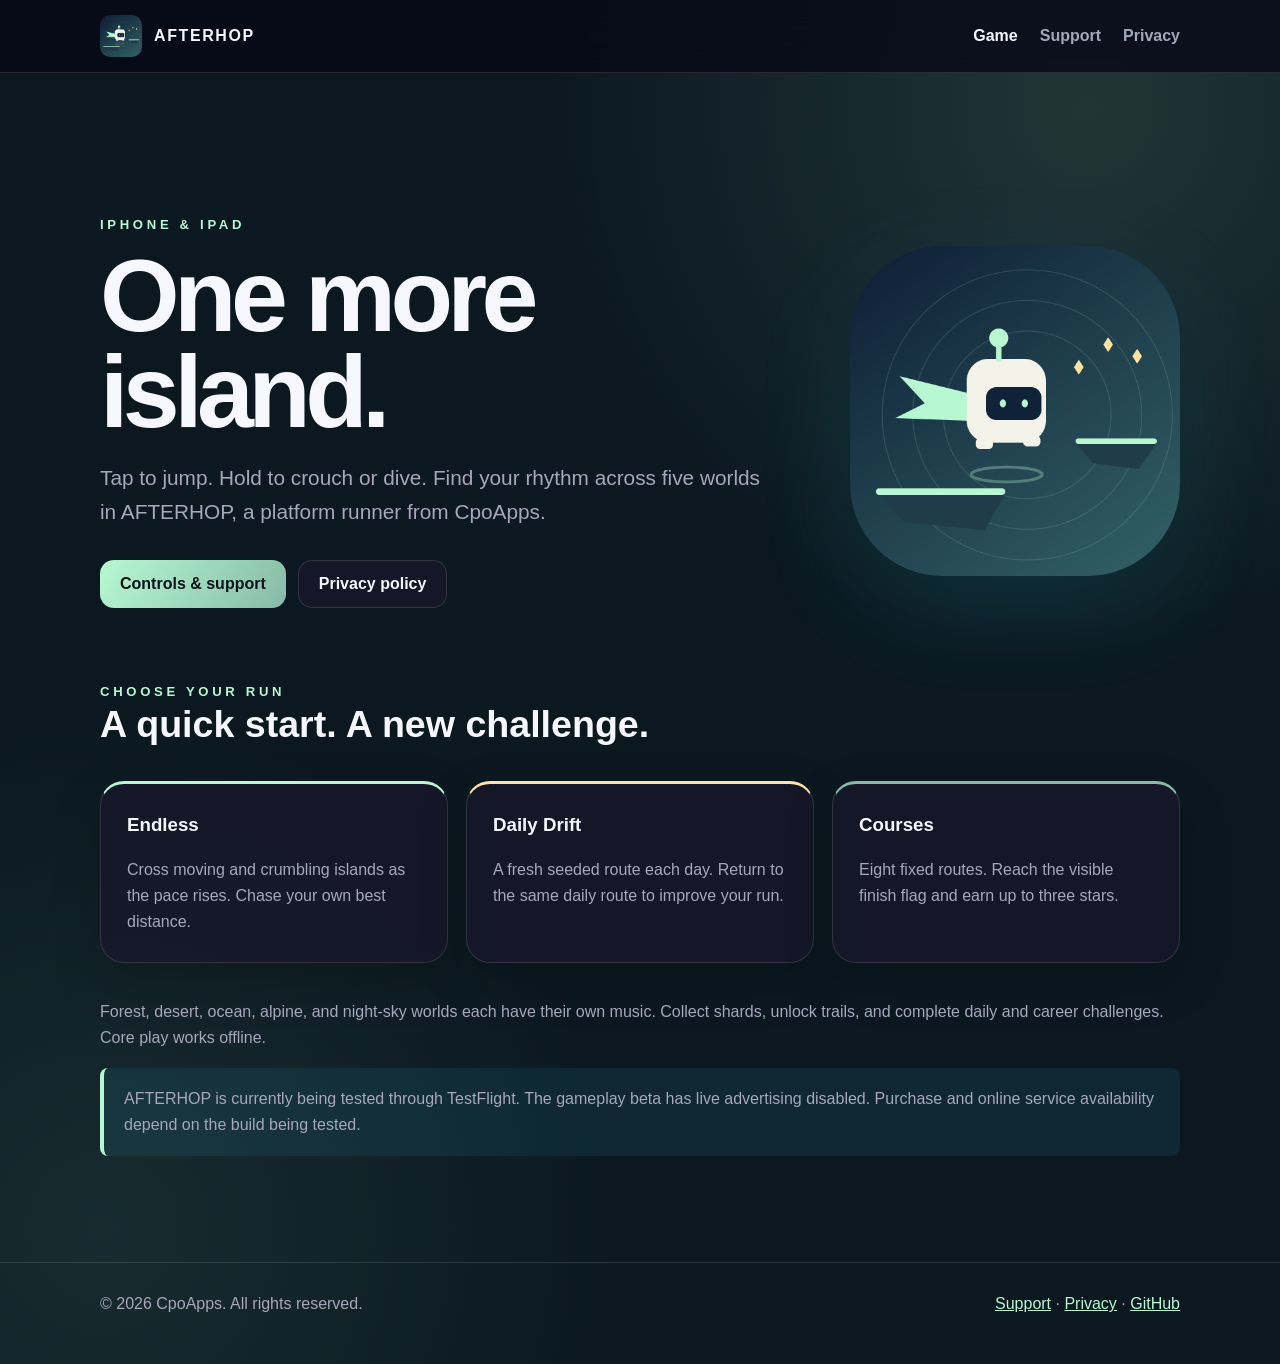
==== index.html @ 312d65fe "Publish AFTERHOP support and privacy pages" ====
<!doctype html>
<html lang="en">
<head>
  <meta charset="utf-8">
  <meta name="viewport" content="width=device-width, initial-scale=1">
  <meta name="description" content="AFTERHOP is a platform runner for iPhone and iPad. Find support, controls, and privacy information.">
  <title>AFTERHOP — One more island</title>
  <link rel="icon" href="app-icon.png">
  <link rel="stylesheet" href="styles.css">
</head>
<body>
  <header>
    <nav class="wrap" aria-label="Primary navigation">
      <a class="brand" href="index.html"><img src="app-icon.png" alt="">AFTERHOP</a>
      <div class="nav-links"><a aria-current="page" href="index.html">Game</a><a href="support.html">Support</a><a href="privacy.html">Privacy</a></div>
    </nav>
  </header>
  <main class="wrap">
    <section class="hero">
      <div>
        <div class="eyebrow">iPhone &amp; iPad</div>
        <h1>One more island.</h1>
        <p class="lead">Tap to jump. Hold to crouch or dive. Find your rhythm across five worlds in AFTERHOP, a platform runner from CpoApps.</p>
        <div class="actions">
          <a class="button primary" href="support.html">Controls &amp; support</a>
          <a class="button" href="privacy.html">Privacy policy</a>
        </div>
      </div>
      <img class="app-icon" src="app-icon.png" alt="AFTERHOP app icon">
    </section>
    <section aria-labelledby="modes-title">
      <div class="eyebrow">Choose your run</div>
      <h2 id="modes-title">A quick start. A new challenge.</h2>
      <div class="grid">
        <article class="card accent-cyan"><h3>Endless</h3><p>Cross moving and crumbling islands as the pace rises. Chase your own best distance.</p></article>
        <article class="card accent-pink"><h3>Daily Drift</h3><p>A fresh seeded route each day. Return to the same daily route to improve your run.</p></article>
        <article class="card accent-purple"><h3>Courses</h3><p>Eight fixed routes. Reach the visible finish flag and earn up to three stars.</p></article>
      </div>
      <p>Forest, desert, ocean, alpine, and night-sky worlds each have their own music. Collect shards, unlock trails, and complete daily and career challenges. Core play works offline.</p>
      <p class="notice">AFTERHOP is currently being tested through TestFlight. The gameplay beta has live advertising disabled. Purchase and online service availability depend on the build being tested.</p>
    </section>
  </main>
  <footer>
    <div class="wrap footer-row">
      <span>© 2026 CpoApps. All rights reserved.</span>
      <span><a href="support.html">Support</a> · <a href="privacy.html">Privacy</a> · <a href="https://github.com/CpoApps/afterhop-site">GitHub</a></span>
    </div>
  </footer>
</body>
</html>
---- styles.css ----
:root {
  color-scheme: dark;
  --ink: #f7f7ff;
  --muted: #a7a6bb;
  --panel: rgba(24, 24, 43, 0.82);
  --line: rgba(255, 255, 255, 0.12);
  --cyan: #b7f8d2;
  --pink: #ffe3a3;
  --purple: #87bba8;
  --yellow: #ffc845;
  --max: 1080px;
}

* { box-sizing: border-box; }

html { scroll-behavior: smooth; }

body {
  margin: 0;
  min-height: 100vh;
  color: var(--ink);
  background:
    radial-gradient(circle at 85% 8%, rgba(183, 248, 210, 0.13), transparent 34rem),
    radial-gradient(circle at 8% 90%, rgba(87, 150, 130, 0.16), transparent 32rem),
    #0b1820;
  font: 16px/1.65 -apple-system, BlinkMacSystemFont, "Segoe UI", sans-serif;
}


a { color: var(--cyan); }
a:hover { color: #91e9ff; }

.wrap {
  position: relative;
  width: min(calc(100% - 40px), var(--max));
  margin: 0 auto;
}

header {
  position: sticky;
  top: 0;
  z-index: 10;
  border-bottom: 1px solid var(--line);
  background: rgba(7, 7, 22, 0.76);
  backdrop-filter: blur(18px);
}

nav {
  min-height: 72px;
  display: flex;
  align-items: center;
  justify-content: space-between;
  gap: 24px;
}

.brand {
  display: inline-flex;
  align-items: center;
  gap: 12px;
  color: var(--ink);
  text-decoration: none;
  font-weight: 900;
  letter-spacing: .18em;
}

.brand img { width: 42px; height: 42px; border-radius: 10px; }
.nav-links { display: flex; gap: 22px; }
.nav-links a { color: var(--muted); text-decoration: none; font-weight: 700; }
.nav-links a[aria-current="page"], .nav-links a:hover { color: var(--ink); }

main { position: relative; padding: 68px 0 90px; }
.hero { display: grid; grid-template-columns: 1.3fr .7fr; gap: 48px; align-items: center; min-height: 60vh; }
.eyebrow { color: var(--cyan); font-size: .82rem; font-weight: 900; letter-spacing: .28em; text-transform: uppercase; }
h1 { margin: 12px 0 20px; max-width: 820px; font-size: clamp(2.8rem, 8vw, 6.4rem); line-height: .94; letter-spacing: -.055em; }
h2 { margin: 0 0 14px; font-size: clamp(1.55rem, 4vw, 2.35rem); line-height: 1.12; }
h3 { margin: 0 0 8px; }
p { color: var(--muted); }
.lead { max-width: 680px; font-size: clamp(1.08rem, 2vw, 1.3rem); }

.app-icon {
  width: min(100%, 330px);
  justify-self: end;
  border-radius: 28%;
  box-shadow: 0 28px 90px rgba(55, 210, 245, .18), 0 18px 45px rgba(0,0,0,.45);
}

.actions { display: flex; flex-wrap: wrap; gap: 12px; margin-top: 30px; }
.button {
  display: inline-flex;
  align-items: center;
  justify-content: center;
  min-height: 48px;
  padding: 0 20px;
  border: 1px solid var(--line);
  border-radius: 14px;
  color: var(--ink);
  background: var(--panel);
  text-decoration: none;
  font-weight: 800;
}
.button.primary { border: 0; background: linear-gradient(120deg, var(--cyan), #87bba8); color: #06131a; }

.grid { display: grid; grid-template-columns: repeat(3, 1fr); gap: 18px; margin: 36px 0; }
.card {
  padding: 26px;
  border: 1px solid var(--line);
  border-radius: 24px;
  background: var(--panel);
  box-shadow: 0 18px 50px rgba(0,0,0,.18);
}
.card p:last-child { margin-bottom: 0; }
.accent-pink { border-top: 3px solid var(--pink); }
.accent-cyan { border-top: 3px solid var(--cyan); }
.accent-purple { border-top: 3px solid var(--purple); }

.prose { max-width: 800px; }
.prose h2 { margin-top: 48px; }
.prose h3 { margin-top: 28px; }
.prose li, .prose p { color: #c6c5d4; }
.notice { padding: 18px 20px; border-left: 4px solid var(--cyan); border-radius: 8px; background: rgba(55,210,245,.08); }

details { border-bottom: 1px solid var(--line); padding: 18px 0; }
summary { cursor: pointer; font-weight: 800; }

footer { position: relative; border-top: 1px solid var(--line); padding: 28px 0 46px; color: var(--muted); }
.footer-row { display: flex; justify-content: space-between; gap: 20px; flex-wrap: wrap; }

@media (max-width: 760px) {
  .wrap { width: min(calc(100% - 28px), var(--max)); }
  nav { align-items: flex-start; padding: 15px 0; }
  .nav-links { gap: 13px; flex-wrap: wrap; justify-content: flex-end; font-size: .9rem; }
  main { padding-top: 44px; }
  .hero { grid-template-columns: 1fr; min-height: auto; }
  .app-icon { width: 190px; justify-self: start; grid-row: 1; }
  .grid { grid-template-columns: 1fr; }
  .card { padding: 22px; }
}

@media (prefers-reduced-motion: reduce) {
  html { scroll-behavior: auto; }
}

:focus-visible { outline: 3px solid var(--cyan); outline-offset: 5px; }
.brand { letter-spacing: .10em; }
.prose h1 { font-size: clamp(2.6rem, 7vw, 4.6rem); line-height: 1.02; }
.prose a { overflow-wrap: anywhere; }
@media (max-width: 420px) { nav { flex-direction: column; gap: 12px; } .nav-links { justify-content: flex-start; } }
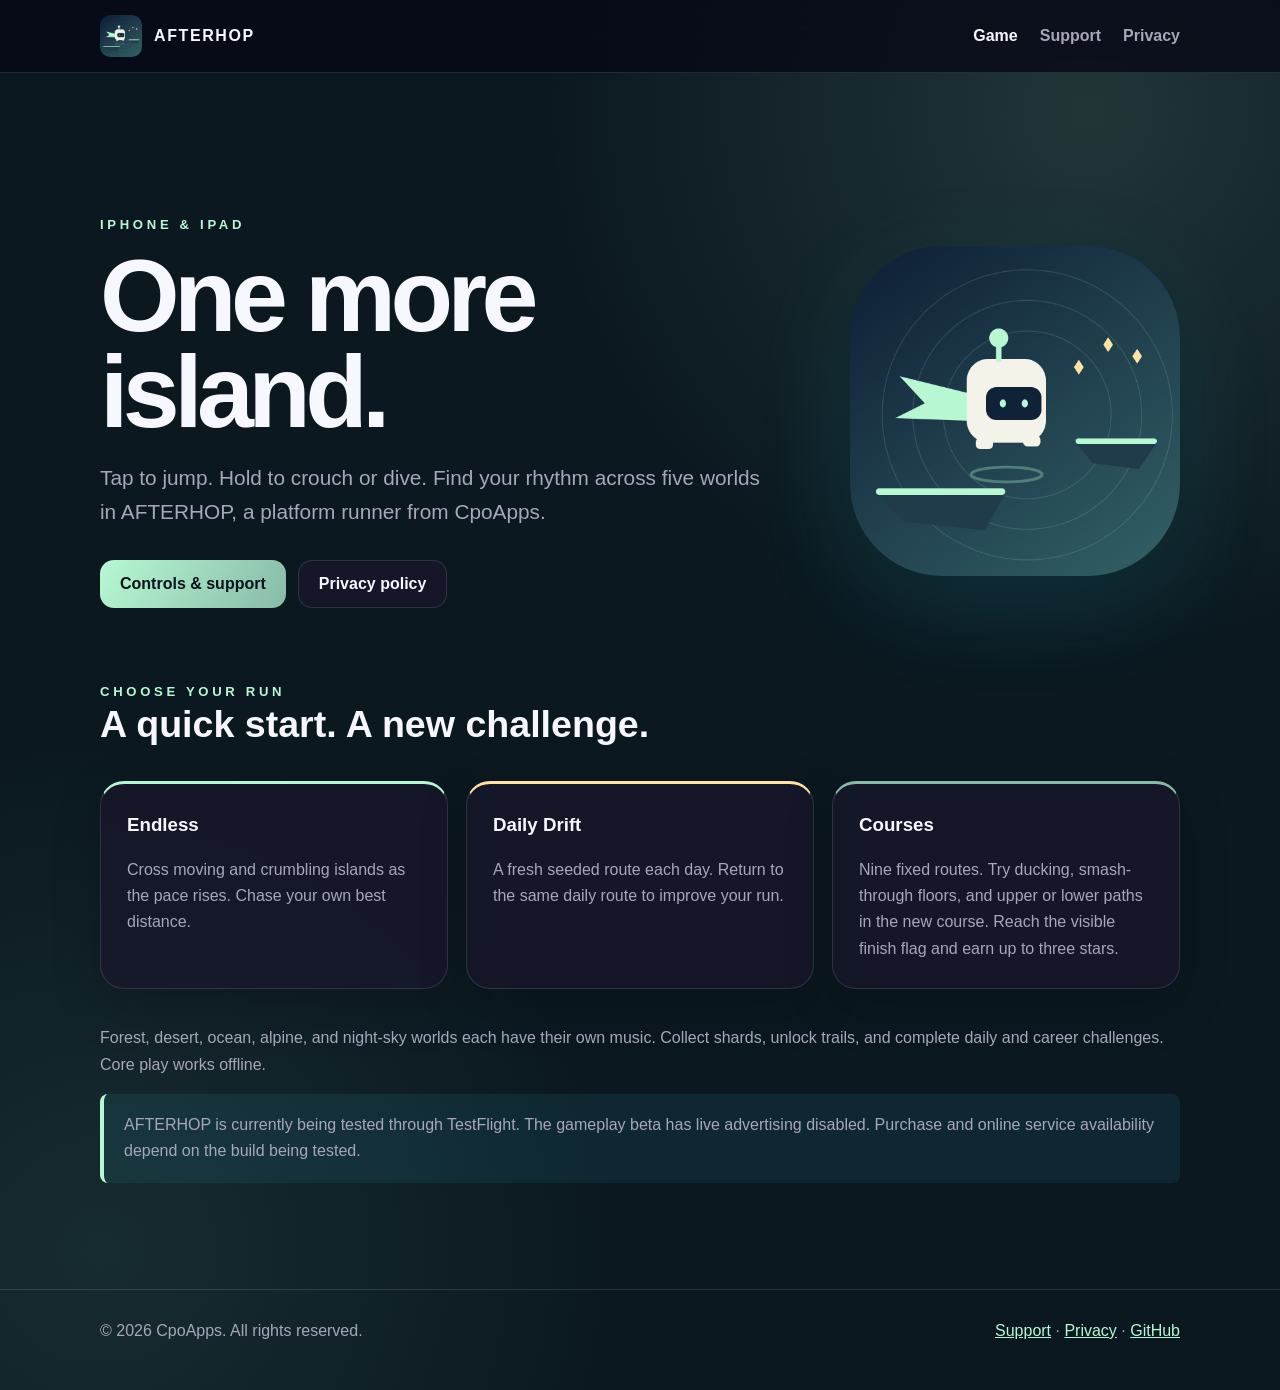
==== commit bfc57ca4: "Document the combined duck smash and branching course prototype" ====
--- a/index.html
+++ b/index.html
@@ -34,7 +34,7 @@
       <div class="grid">
         <article class="card accent-cyan"><h3>Endless</h3><p>Cross moving and crumbling islands as the pace rises. Chase your own best distance.</p></article>
         <article class="card accent-pink"><h3>Daily Drift</h3><p>A fresh seeded route each day. Return to the same daily route to improve your run.</p></article>
-        <article class="card accent-purple"><h3>Courses</h3><p>Eight fixed routes. Reach the visible finish flag and earn up to three stars.</p></article>
+        <article class="card accent-purple"><h3>Courses</h3><p>Nine fixed routes. Try ducking, smash-through floors, and upper or lower paths in the new course. Reach the visible finish flag and earn up to three stars.</p></article>
       </div>
       <p>Forest, desert, ocean, alpine, and night-sky worlds each have their own music. Collect shards, unlock trails, and complete daily and career challenges. Core play works offline.</p>
       <p class="notice">AFTERHOP is currently being tested through TestFlight. The gameplay beta has live advertising disabled. Purchase and online service availability depend on the build being tested.</p>
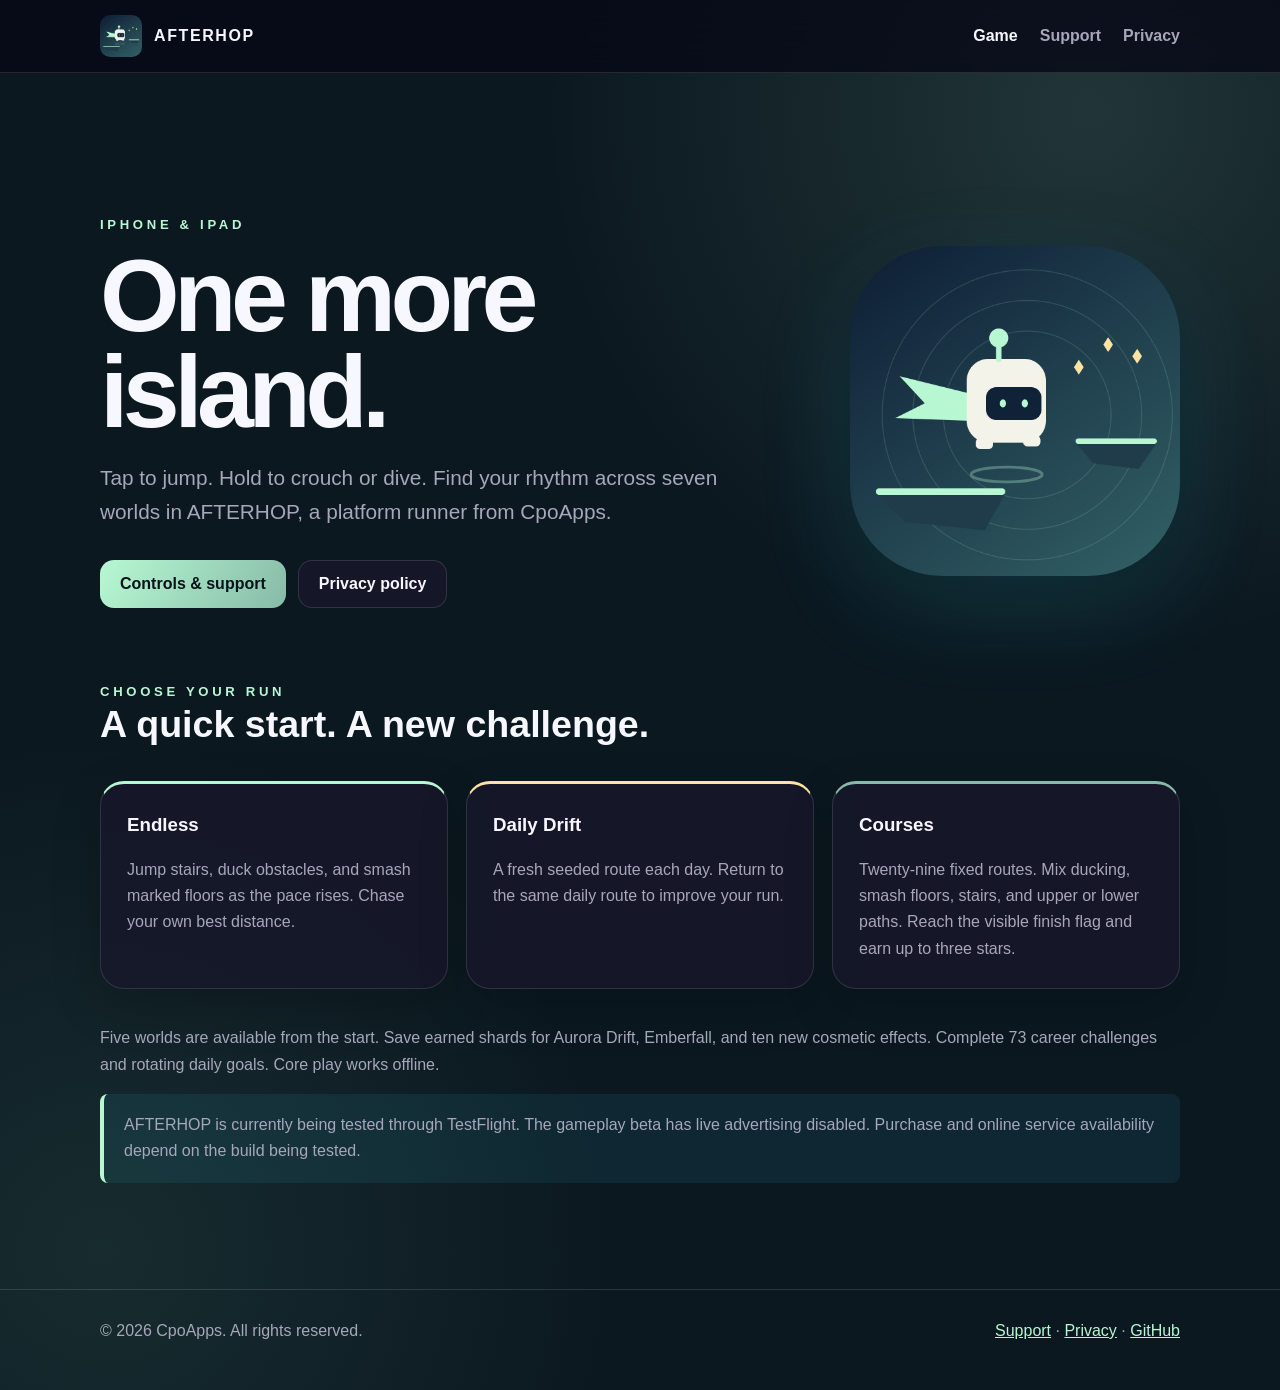
==== commit 9a47f0b1: "Document build 9 routes, progression, landscape and beta diagnostics" ====
--- a/index.html
+++ b/index.html
@@ -20,7 +20,7 @@
       <div>
         <div class="eyebrow">iPhone &amp; iPad</div>
         <h1>One more island.</h1>
-        <p class="lead">Tap to jump. Hold to crouch or dive. Find your rhythm across five worlds in AFTERHOP, a platform runner from CpoApps.</p>
+        <p class="lead">Tap to jump. Hold to crouch or dive. Find your rhythm across seven worlds in AFTERHOP, a platform runner from CpoApps.</p>
         <div class="actions">
           <a class="button primary" href="support.html">Controls &amp; support</a>
           <a class="button" href="privacy.html">Privacy policy</a>
@@ -32,11 +32,11 @@
       <div class="eyebrow">Choose your run</div>
       <h2 id="modes-title">A quick start. A new challenge.</h2>
       <div class="grid">
-        <article class="card accent-cyan"><h3>Endless</h3><p>Cross moving and crumbling islands as the pace rises. Chase your own best distance.</p></article>
+        <article class="card accent-cyan"><h3>Endless</h3><p>Jump stairs, duck obstacles, and smash marked floors as the pace rises. Chase your own best distance.</p></article>
         <article class="card accent-pink"><h3>Daily Drift</h3><p>A fresh seeded route each day. Return to the same daily route to improve your run.</p></article>
-        <article class="card accent-purple"><h3>Courses</h3><p>Nine fixed routes. Try ducking, smash-through floors, and upper or lower paths in the new course. Reach the visible finish flag and earn up to three stars.</p></article>
+        <article class="card accent-purple"><h3>Courses</h3><p>Twenty-nine fixed routes. Mix ducking, smash floors, stairs, and upper or lower paths. Reach the visible finish flag and earn up to three stars.</p></article>
       </div>
-      <p>Forest, desert, ocean, alpine, and night-sky worlds each have their own music. Collect shards, unlock trails, and complete daily and career challenges. Core play works offline.</p>
+      <p>Five worlds are available from the start. Save earned shards for Aurora Drift, Emberfall, and ten new cosmetic effects. Complete 73 career challenges and rotating daily goals. Core play works offline.</p>
       <p class="notice">AFTERHOP is currently being tested through TestFlight. The gameplay beta has live advertising disabled. Purchase and online service availability depend on the build being tested.</p>
     </section>
   </main>
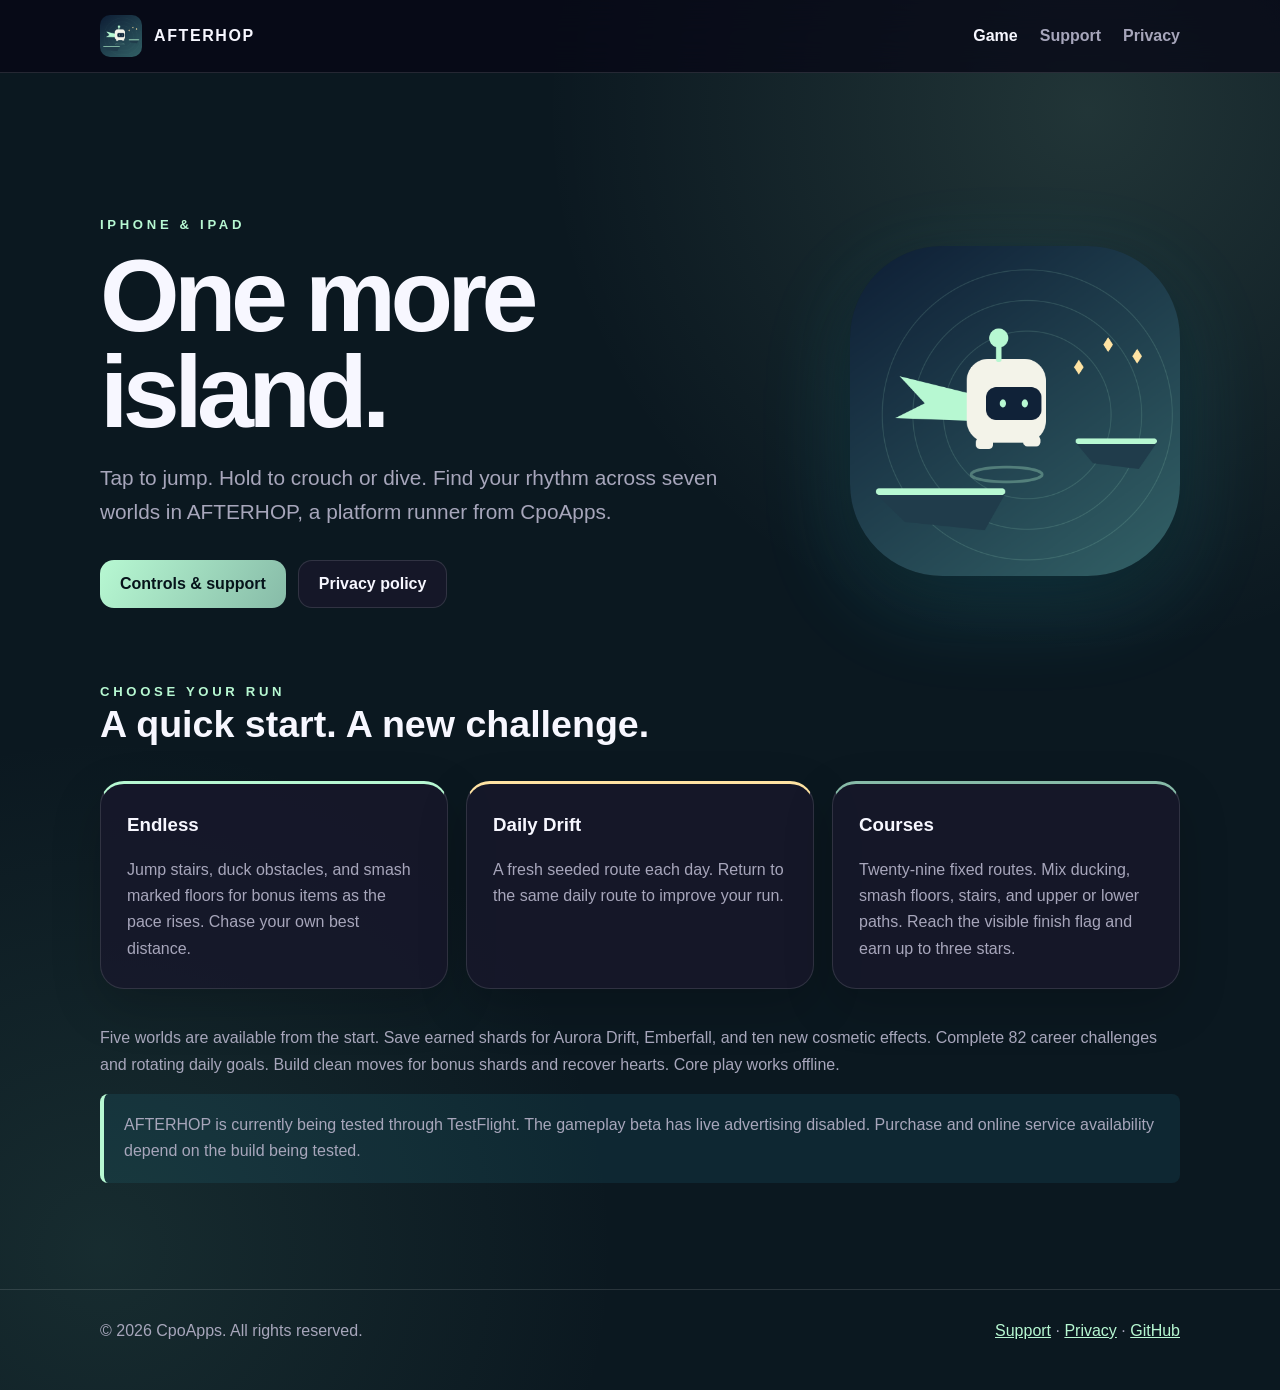
==== commit 2c856761: "Document build 10 hearts, skill rewards, and smash pickups" ====
--- a/index.html
+++ b/index.html
@@ -32,11 +32,11 @@
       <div class="eyebrow">Choose your run</div>
       <h2 id="modes-title">A quick start. A new challenge.</h2>
       <div class="grid">
-        <article class="card accent-cyan"><h3>Endless</h3><p>Jump stairs, duck obstacles, and smash marked floors as the pace rises. Chase your own best distance.</p></article>
+        <article class="card accent-cyan"><h3>Endless</h3><p>Jump stairs, duck obstacles, and smash marked floors for bonus items as the pace rises. Chase your own best distance.</p></article>
         <article class="card accent-pink"><h3>Daily Drift</h3><p>A fresh seeded route each day. Return to the same daily route to improve your run.</p></article>
         <article class="card accent-purple"><h3>Courses</h3><p>Twenty-nine fixed routes. Mix ducking, smash floors, stairs, and upper or lower paths. Reach the visible finish flag and earn up to three stars.</p></article>
       </div>
-      <p>Five worlds are available from the start. Save earned shards for Aurora Drift, Emberfall, and ten new cosmetic effects. Complete 73 career challenges and rotating daily goals. Core play works offline.</p>
+      <p>Five worlds are available from the start. Save earned shards for Aurora Drift, Emberfall, and ten new cosmetic effects. Complete 82 career challenges and rotating daily goals. Build clean moves for bonus shards and recover hearts. Core play works offline.</p>
       <p class="notice">AFTERHOP is currently being tested through TestFlight. The gameplay beta has live advertising disabled. Purchase and online service availability depend on the build being tested.</p>
     </section>
   </main>
